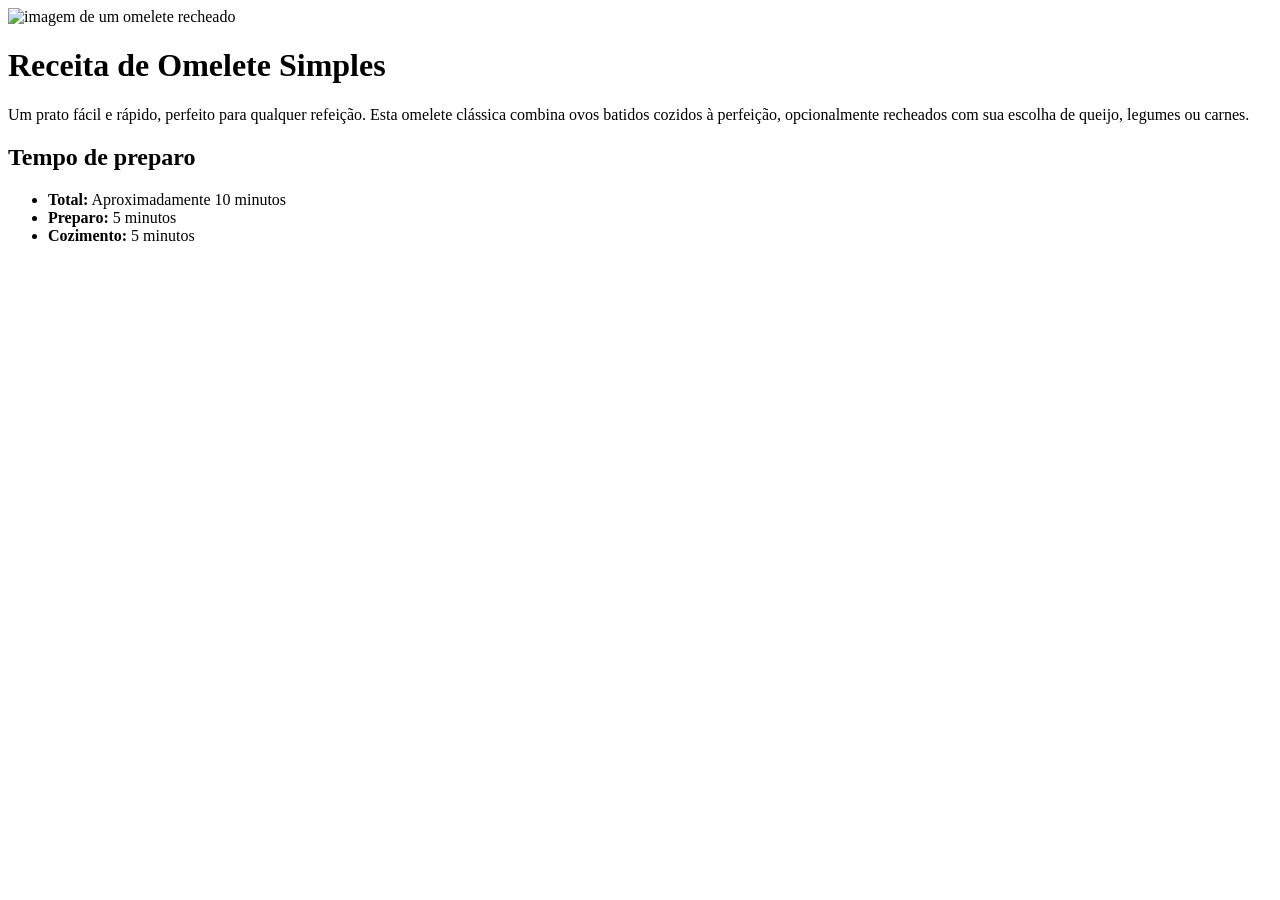
==== index.html @ 42984e03 "segundo commit do HTML" ====
<!DOCTYPE html>
<html lang="pt-BR">
<head>
    <meta charset="UTF-8">
    <meta name="viewport" content="width=device-width, initial-scale=1.0">
    <title>Receita de Omelete</title>
</head>
<body>
      <div>
        <img src="./assets/image-omelette.jpeg" alt="imagem de um omelete recheado">

    <h1> Receita de Omelete Simples</h1>
    <p>Um prato fácil e rápido, perfeito para qualquer refeição. Esta omelete clássica combina ovos batidos cozidos à perfeição, opcionalmente recheados com sua escolha de queijo, legumes ou carnes.</p>

    <div>
        <h2>Tempo de preparo</h2>

        <ul>
            <li>
                <strong>Total:</strong> Aproximadamente 10 minutos
            </li>
            <li>
                <strong>Preparo:</strong> 5 minutos
            </li>
            <li>
                <strong>Cozimento:</strong> 5 minutos
            </li>
        </ul>
    </div>
      </div>
    
</body>
</html>
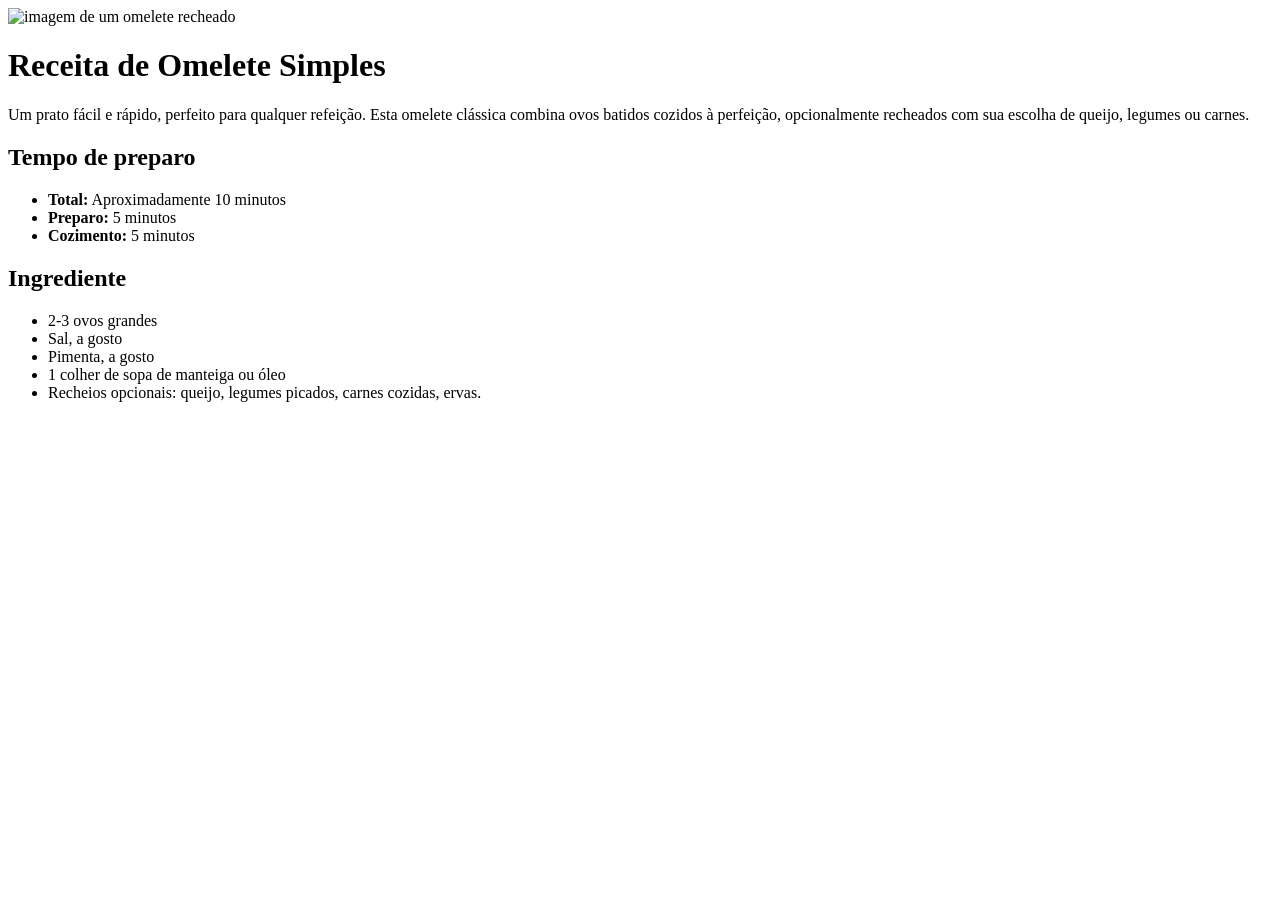
==== commit 591d39c4: "terceiro commit do HTML" ====
--- a/index.html
+++ b/index.html
@@ -27,6 +27,18 @@
             </li>
         </ul>
     </div>
+
+    <div>
+        <h2>Ingrediente</h2>
+
+        <ul>
+            <li>2-3 ovos grandes</li>
+            <li>Sal, a gosto</li>
+            <li>Pimenta, a gosto</li>
+            <li>1 colher de sopa de manteiga ou óleo</li>
+            <li>Recheios opcionais: queijo, legumes picados, carnes cozidas, ervas.</li>
+        </ul>
+    </div>
       </div>
     
 </body>
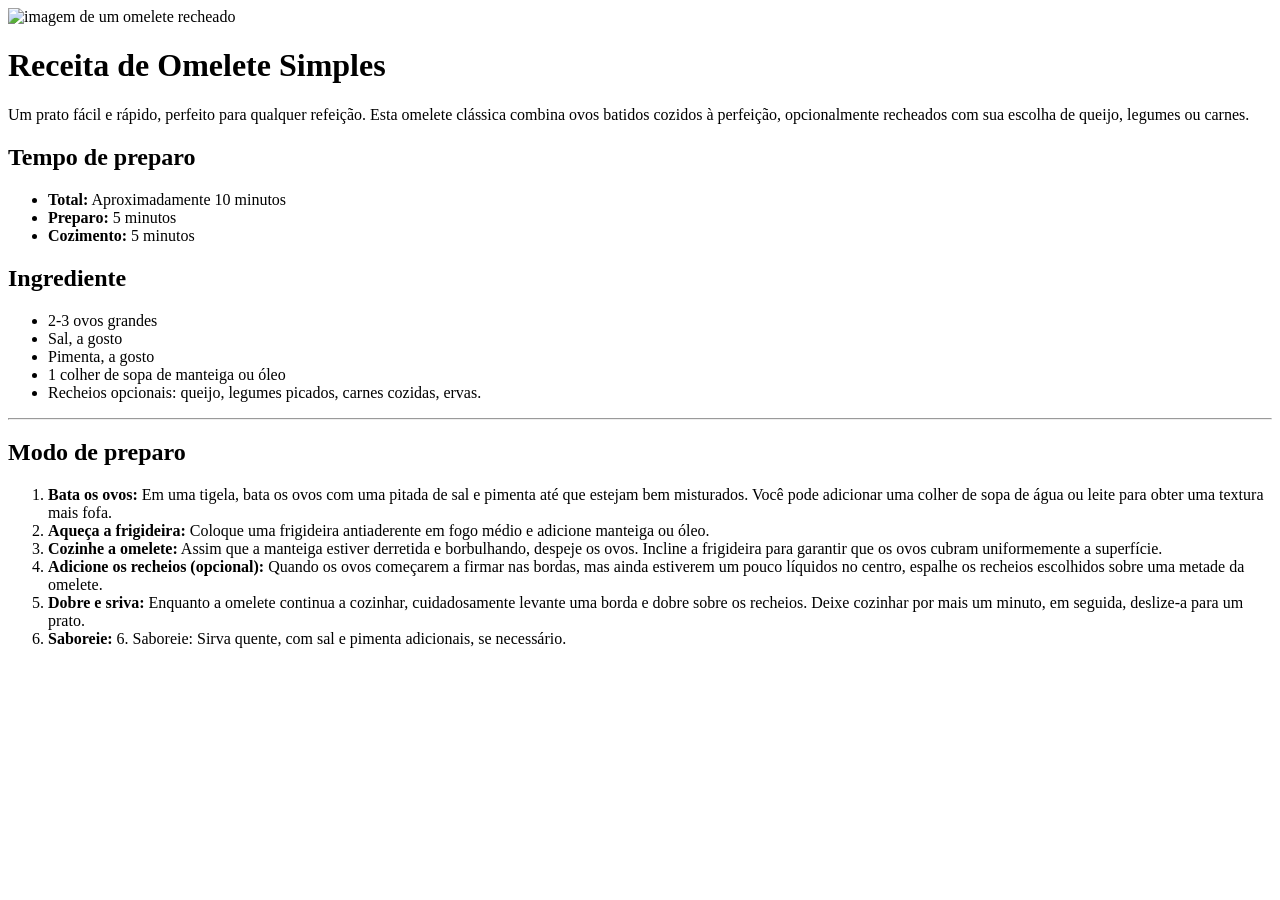
==== commit bd476a0b: "quarto commit do HTML" ====
--- a/index.html
+++ b/index.html
@@ -39,6 +39,35 @@
             <li>Recheios opcionais: queijo, legumes picados, carnes cozidas, ervas.</li>
         </ul>
     </div>
+
+    <hr>
+
+    <div>
+        <h2>Modo de preparo</h2>
+
+        <ol>
+            <li>
+                <strong>Bata os ovos:</strong> Em uma tigela, bata os ovos com uma pitada de sal e pimenta até que estejam bem misturados. Você pode adicionar uma colher de sopa de água ou leite para obter uma textura mais fofa.
+            </li>
+            <li>
+                <strong>Aqueça a frigideira:</strong> Coloque uma frigideira antiaderente em fogo médio e adicione manteiga ou óleo.
+            </li>
+            <li>
+                <strong>Cozinhe a omelete:</strong> Assim que a manteiga estiver derretida e borbulhando, despeje os ovos. Incline a frigideira para garantir que os ovos cubram uniformemente a superfície.
+            </li>
+            <li>
+                <strong>Adicione os recheios (opcional):</strong> Quando os ovos começarem a firmar nas bordas, mas ainda estiverem um pouco líquidos no centro, espalhe os recheios escolhidos sobre uma metade da omelete.
+            </li>
+            <li>
+                <strong>Dobre e sriva:</strong> Enquanto a omelete continua a cozinhar, cuidadosamente levante uma borda e dobre sobre os recheios. Deixe cozinhar por mais um minuto, em seguida, deslize-a para um prato.
+            </li>
+            <li>
+                <strong>Saboreie:</strong> 6.
+                Saboreie: Sirva quente, com sal e pimenta adicionais, se necessário.
+            </li>
+
+        </ol>
+    </div>
       </div>
     
 </body>
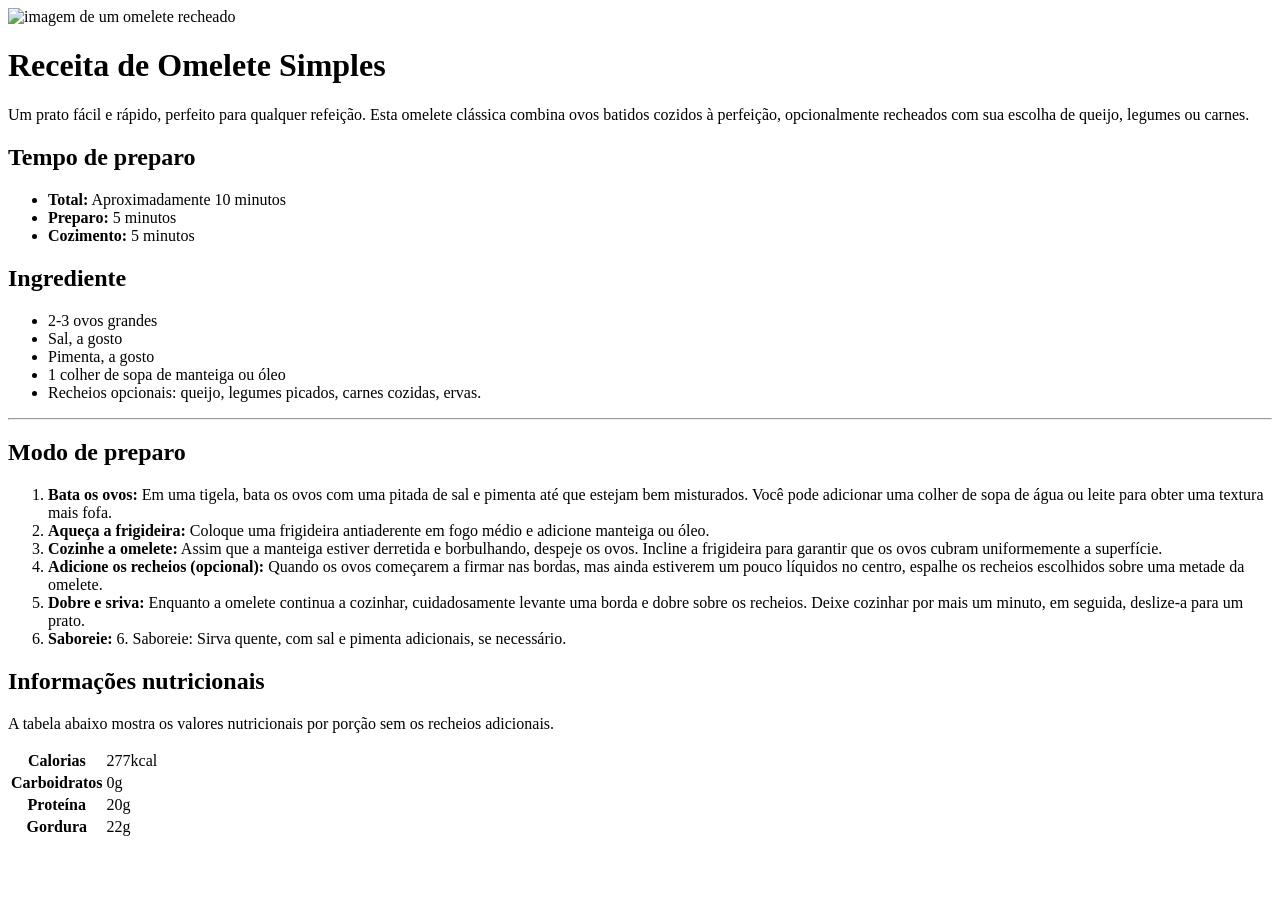
==== commit 6dd73e51: "quinto commit do HTML" ====
--- a/index.html
+++ b/index.html
@@ -65,10 +65,34 @@
                 <strong>Saboreie:</strong> 6.
                 Saboreie: Sirva quente, com sal e pimenta adicionais, se necessário.
             </li>
+            </ol>
 
-        </ol>
     </div>
-      </div>
+    <div>
+        <h2>Informações nutricionais</h2>
+        <p>A tabela abaixo mostra os valores nutricionais por porção sem os recheios adicionais.</p>
+
+        <table>
+            <tr>
+                <th>Calorias</th>
+                <td>277kcal</td>
+            </tr>
+            <tr>
+                <th>Carboidratos</th>
+                <td>0g</td>
+            </tr>
+            <tr>
+                <th>Proteína</th>
+                <td>20g</td>
+            </tr>
+            <tr>
+                <th>Gordura</th>
+                <td>22g</td>
+            </tr>
+        
+        </table>
+    </div>
+
     
 </body>
 </html>
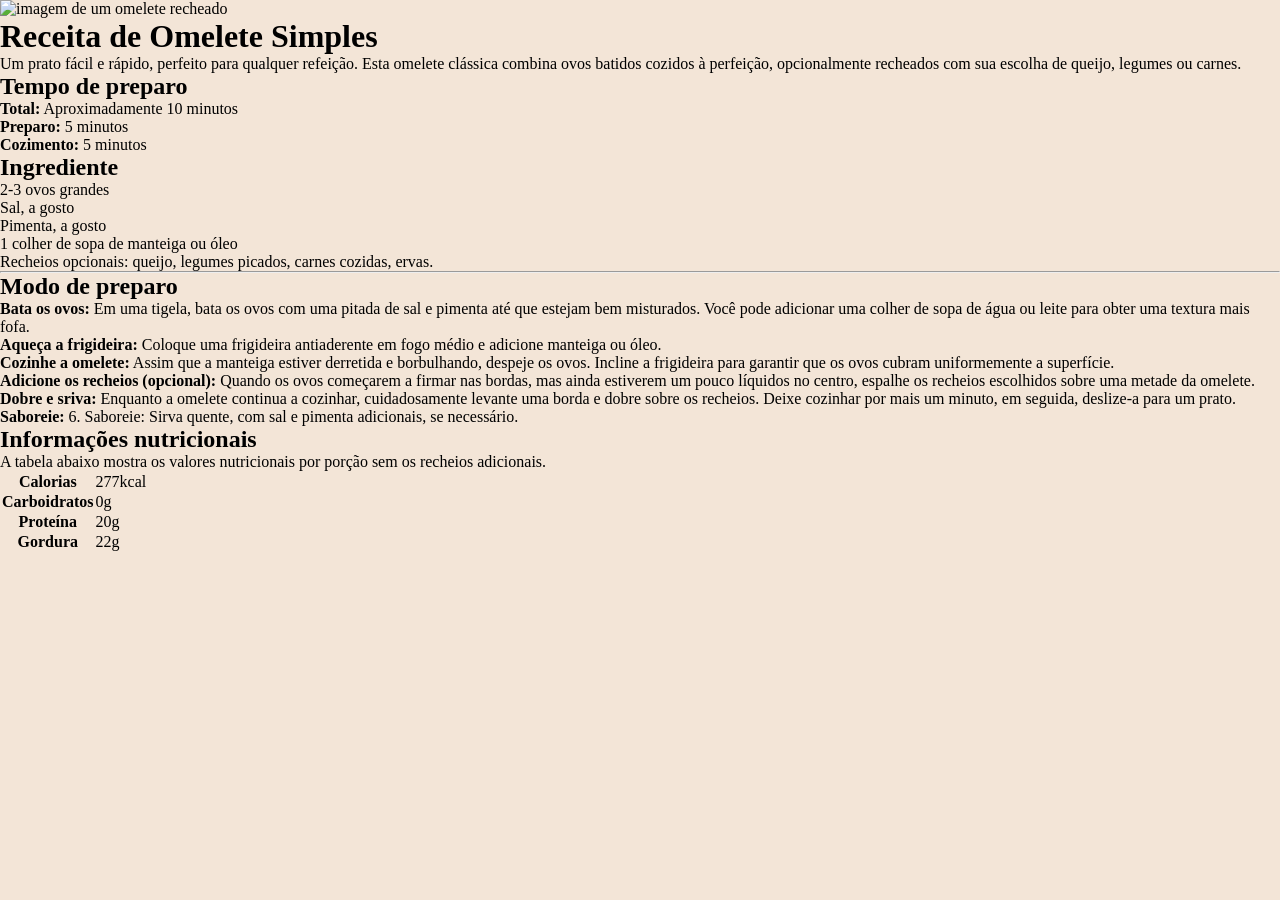
==== commit 4a4eb83b: "primeiro commit do CSS" ====
--- a/index.html
+++ b/index.html
@@ -3,6 +3,10 @@
 <head>
     <meta charset="UTF-8">
     <meta name="viewport" content="width=device-width, initial-scale=1.0">
+    <link rel="preconnect" href="https://fonts.googleapis.com">
+    <link rel="preconnect" href="https://fonts.gstatic.com" crossorigin>
+    <link href="https://fonts.googleapis.com/css2?family=Lora:ital,wght@0,400..700;1,400..700&family=Outfit:wght@100..900&display=swap" rel="stylesheet">
+    <link rel="stylesheet" href="style.css">
     <title>Receita de Omelete</title>
 </head>
 <body>
--- a/style.css
+++ b/style.css
@@ -0,0 +1,10 @@
+*{
+    margin: 0;
+    padding: 0;
+    box-sizing: border-box;
+}
+
+body {
+    background-color: #f3e5d7;
+
+}
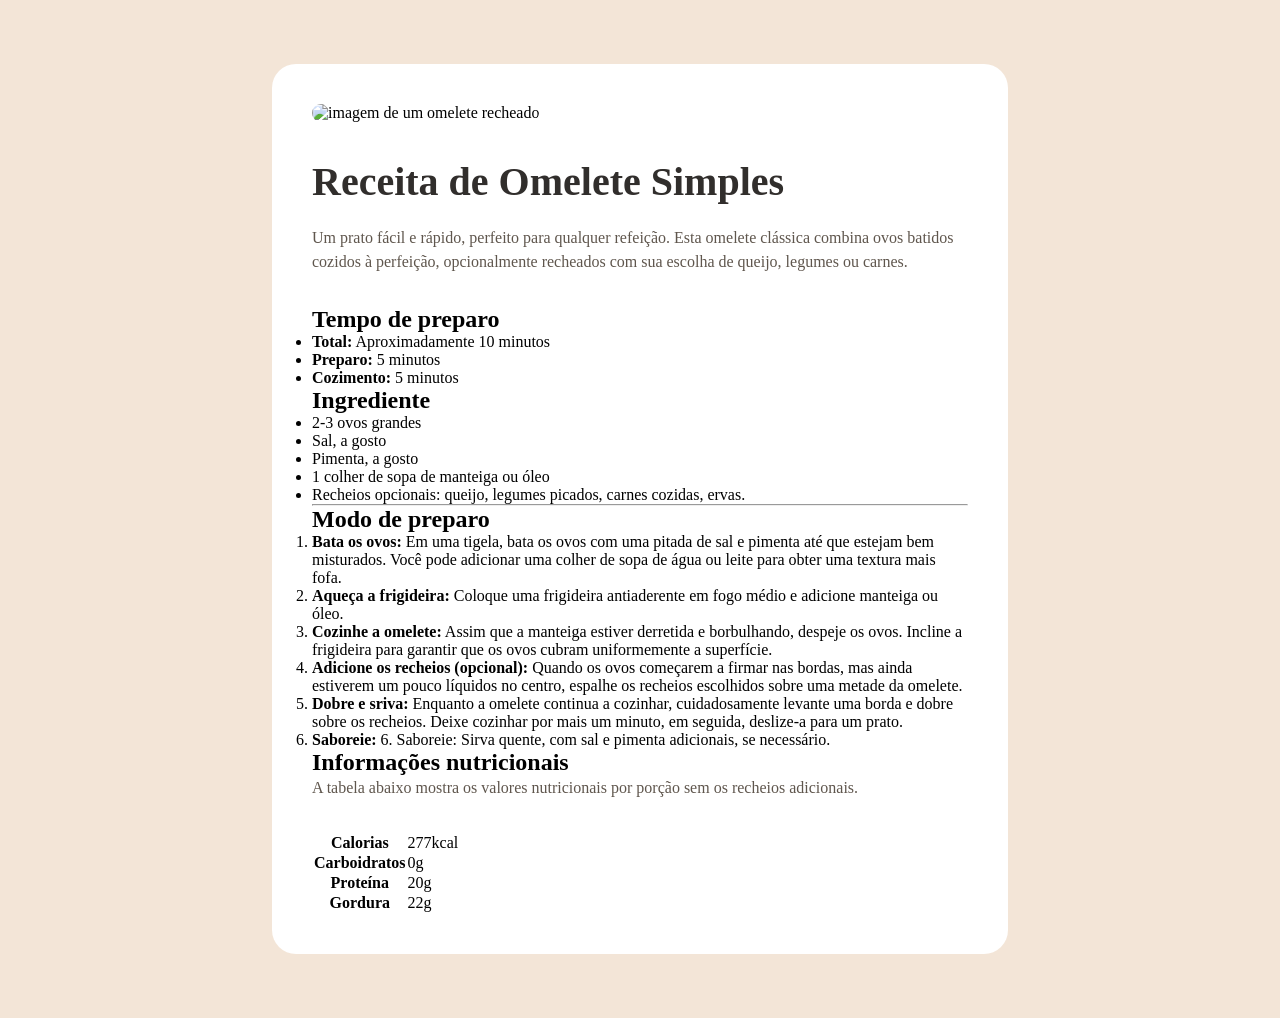
==== commit 0d14574a: "sexto commit do HTML" ====
--- a/index.html
+++ b/index.html
@@ -16,7 +16,7 @@
     <h1> Receita de Omelete Simples</h1>
     <p>Um prato fácil e rápido, perfeito para qualquer refeição. Esta omelete clássica combina ovos batidos cozidos à perfeição, opcionalmente recheados com sua escolha de queijo, legumes ou carnes.</p>
 
-    <div>
+    <div class="tempo">
         <h2>Tempo de preparo</h2>
 
         <ul>
@@ -32,7 +32,7 @@
         </ul>
     </div>
 
-    <div>
+    <div class="ingredientes">
         <h2>Ingrediente</h2>
 
         <ul>
@@ -46,7 +46,7 @@
 
     <hr>
 
-    <div>
+    <div class="modo">
         <h2>Modo de preparo</h2>
 
         <ol>
@@ -71,7 +71,7 @@
             </li>
             </ol>
 
-    </div>
+    </div class="informacoes">
     <div>
         <h2>Informações nutricionais</h2>
         <p>A tabela abaixo mostra os valores nutricionais por porção sem os recheios adicionais.</p>
--- a/style.css
+++ b/style.css
@@ -6,5 +6,40 @@
 
 body {
     background-color: #f3e5d7;
+}
 
+body > div {
+    background-color: #fff;
+    max-width: 736px;
+    margin-inLine: auto;
+    margin-block: 64px;
+    padding: 40px;
+    border-radius: 24px;
+}
+
+div img {
+    width: 100%;
+    border-radius: 12px;
+    margin-bottom: 40px;
+ }
+
+h1, h2 {
+    font-family: 'lora', serif;
+}
+
+h1{
+    font-size: 40px;
+    color: #312e2c;
+    line-height: 100%;
+    margin-bottom: 24px;
+}
+
+p, li, th, td {
+    font-family: 'Outfit' sans-serif;
+}
+
+p {
+    color: #5f564d;
+    line-height: 150%;
+    margin-bottom: 32px;
 }
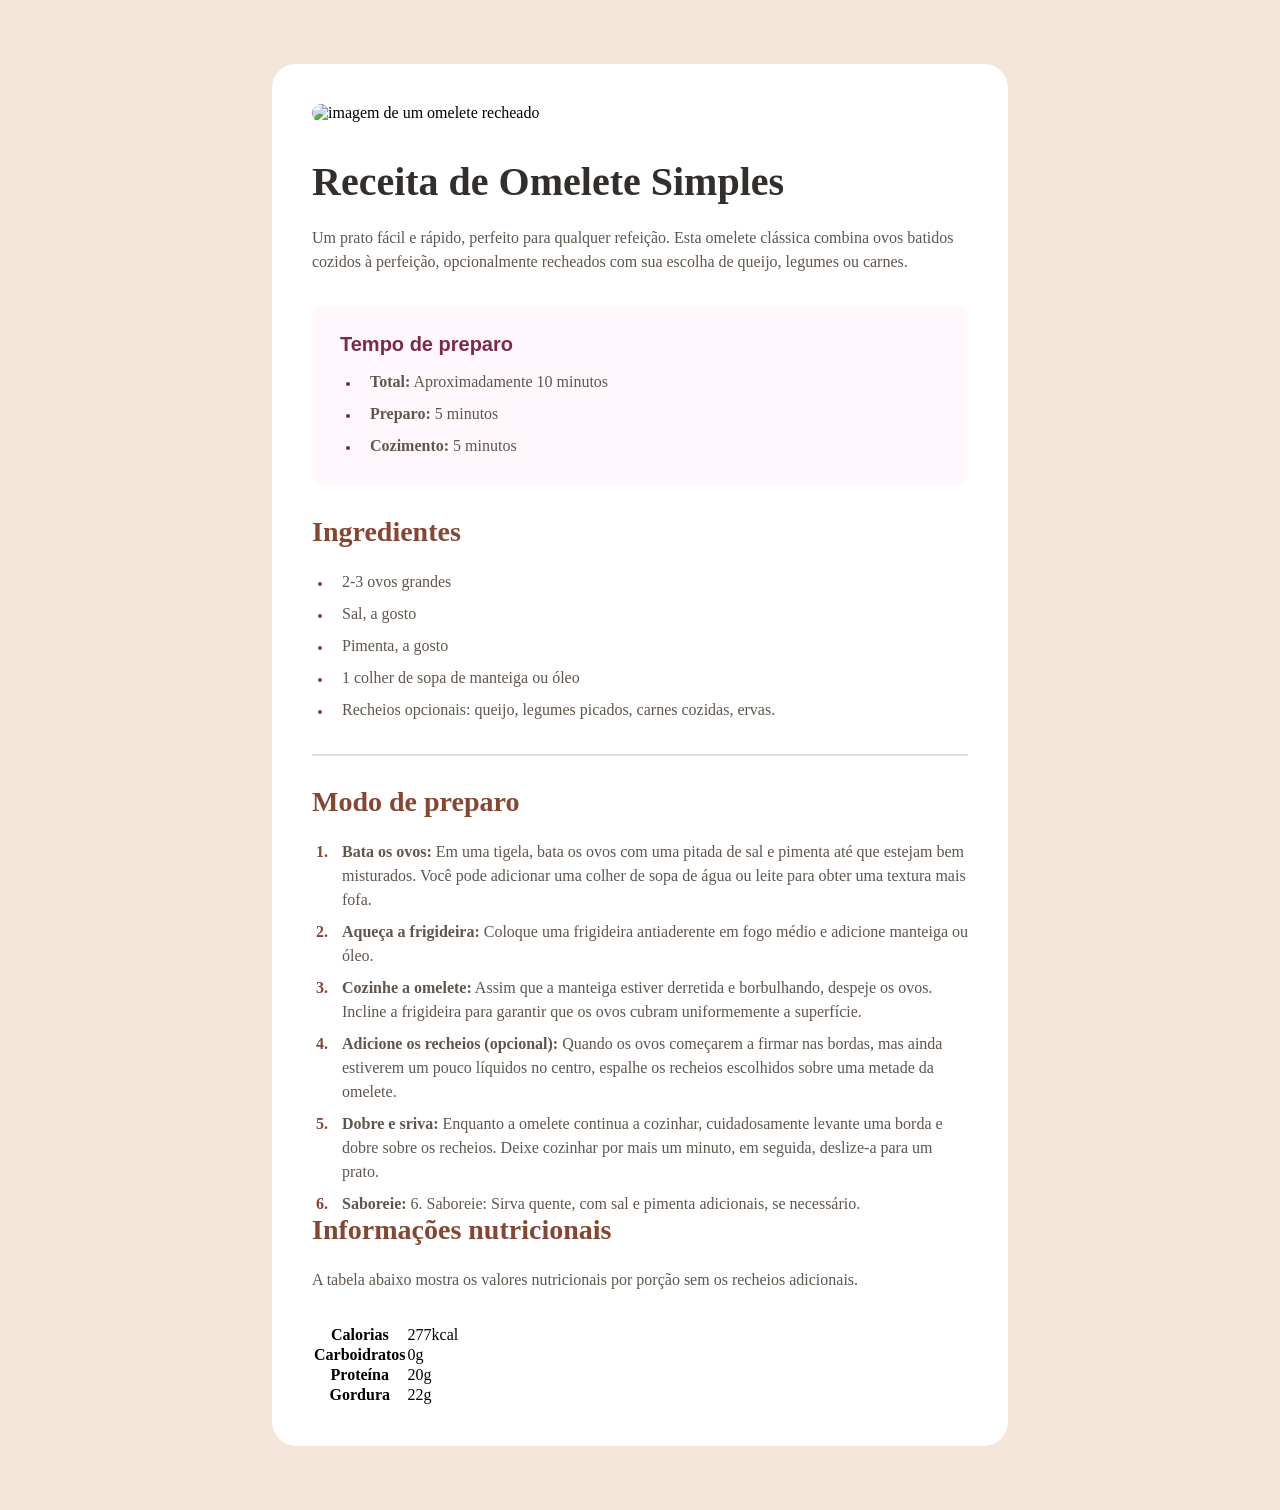
==== commit e5d2dc30: "setimo commit do CSS" ====
--- a/index.html
+++ b/index.html
@@ -33,7 +33,7 @@
     </div>
 
     <div class="ingredientes">
-        <h2>Ingrediente</h2>
+        <h2>Ingredientes</h2>
 
         <ul>
             <li>2-3 ovos grandes</li>
--- a/style.css
+++ b/style.css
@@ -42,4 +42,61 @@
     color: #5f564d;
     line-height: 150%;
     margin-bottom: 32px;
+}
+
+.tempo {
+    background-color: #fff7fb;
+    padding: 28px;
+    border-radius: 12px;
+    margin-bottom: 32px;
+}
+
+.tempo h2 {
+    font-size: 20px;
+    font-weight: 600;
+    line-height: 100%;
+    font-family: 'Outfit', sans-serif;
+    color: #7a284e;
+    margin-bottom: 16px;
+}
+
+li {
+    padding-left: 10px;
+    color: #5f564d;
+    line-height: 150%;
+}
+
+li + li {
+    margin-top: 8px;
+}
+
+ol, ul {
+    margin-left: 20px;
+}
+
+.tempo li::marker {
+    color: #7a284e;
+    font-size: 12px;
+}
+
+h2 {
+    font-size: 28px;
+    color: #854632;
+    line-height: 100%;
+    margin-bottom: 24px;
+}
+
+.ingredientes li::marker {
+    font-size: 12px;
+    color: #854632;
+}
+
+hr{
+    border: 1px solid #e3ddd7;
+    margin-block:32px;
+}
+
+.modo li::marker {
+    color:#854632;
+    font-weight: 700;
 }
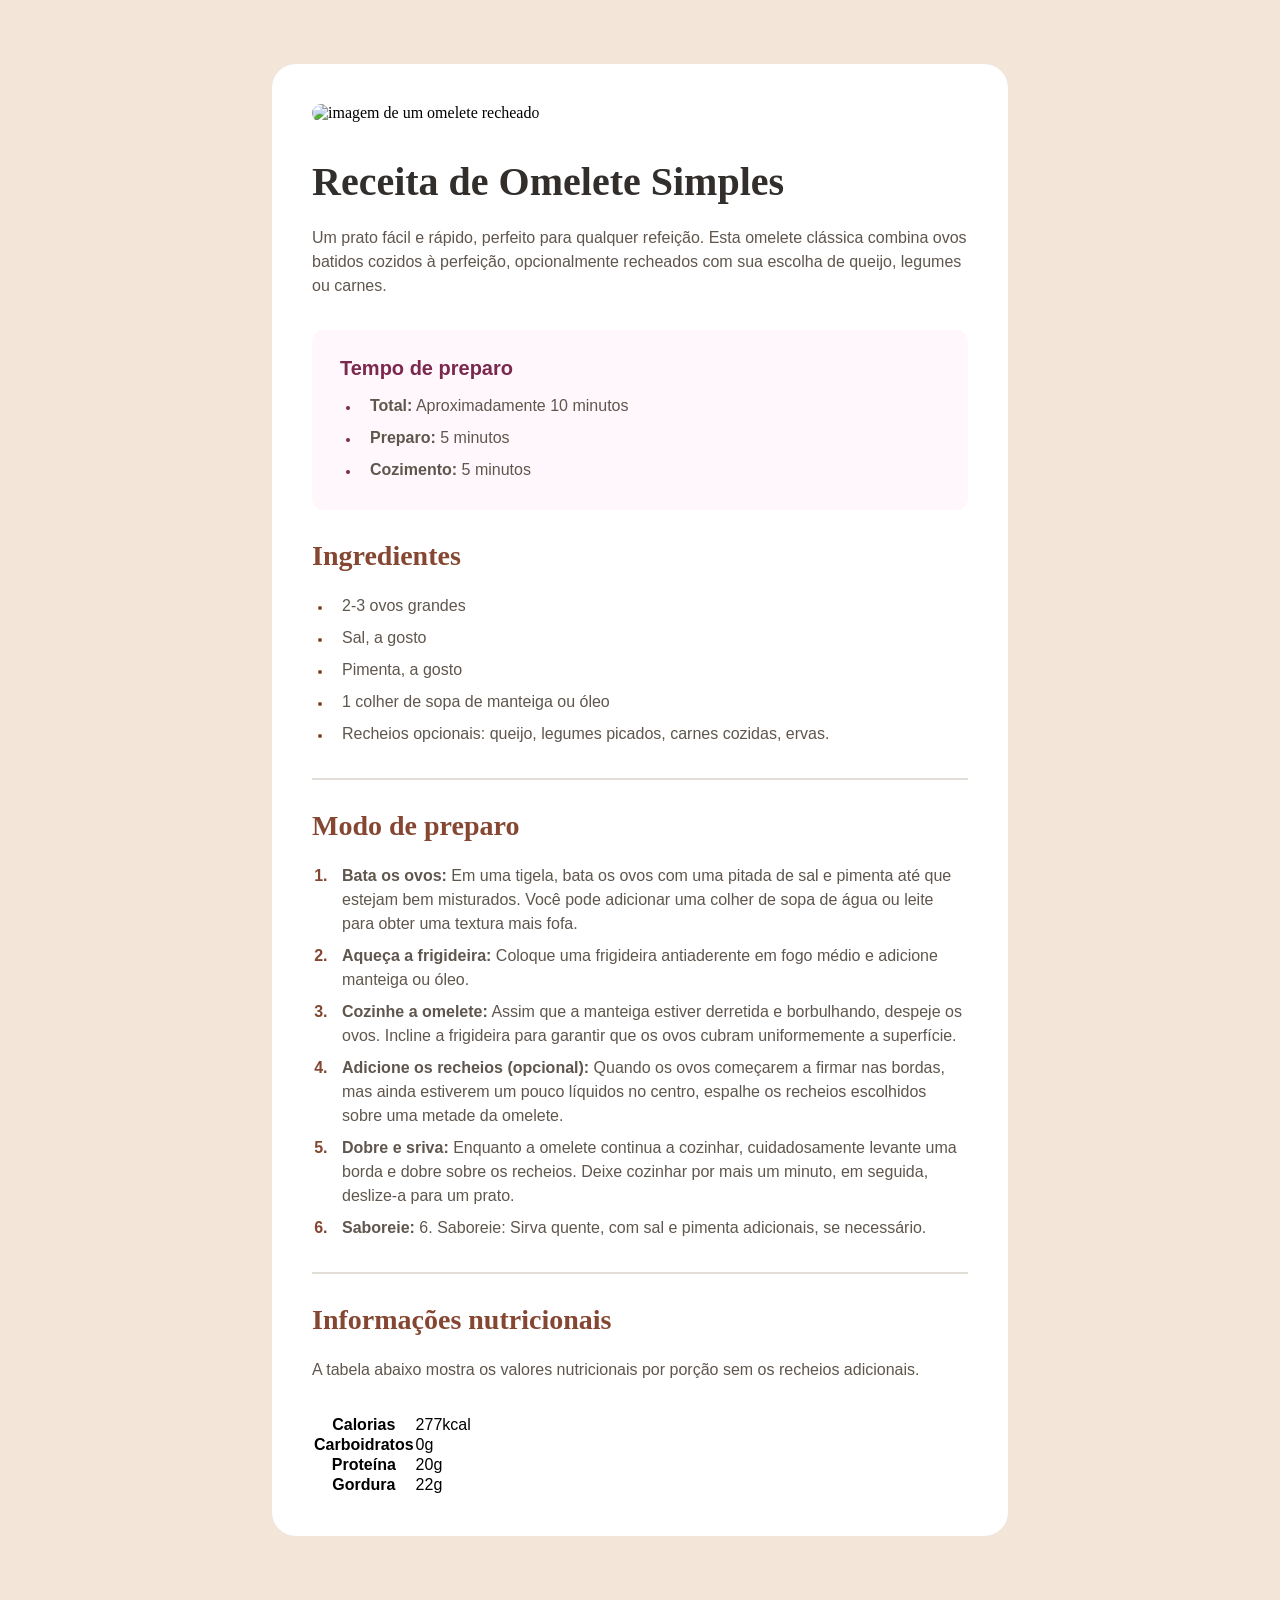
==== commit e1af3062: "CORREÇÃO: o font-family do Outfit não tinha vírgula, faltava o hr entre a div.ingredientes e a div.i" ====
--- a/index.html
+++ b/index.html
@@ -71,8 +71,10 @@
             </li>
             </ol>
 
-    </div class="informacoes">
-    <div>
+    </div>
+
+    <hr>
+    <div class="informacoes">
         <h2>Informações nutricionais</h2>
         <p>A tabela abaixo mostra os valores nutricionais por porção sem os recheios adicionais.</p>
 
--- a/style.css
+++ b/style.css
@@ -24,7 +24,7 @@
  }
 
 h1, h2 {
-    font-family: 'lora', serif;
+    font-family: 'Lora', serif;
 }
 
 h1{
@@ -35,7 +35,7 @@
 }
 
 p, li, th, td {
-    font-family: 'Outfit' sans-serif;
+    font-family: 'Outfit', sans-serif;
 }
 
 p {
